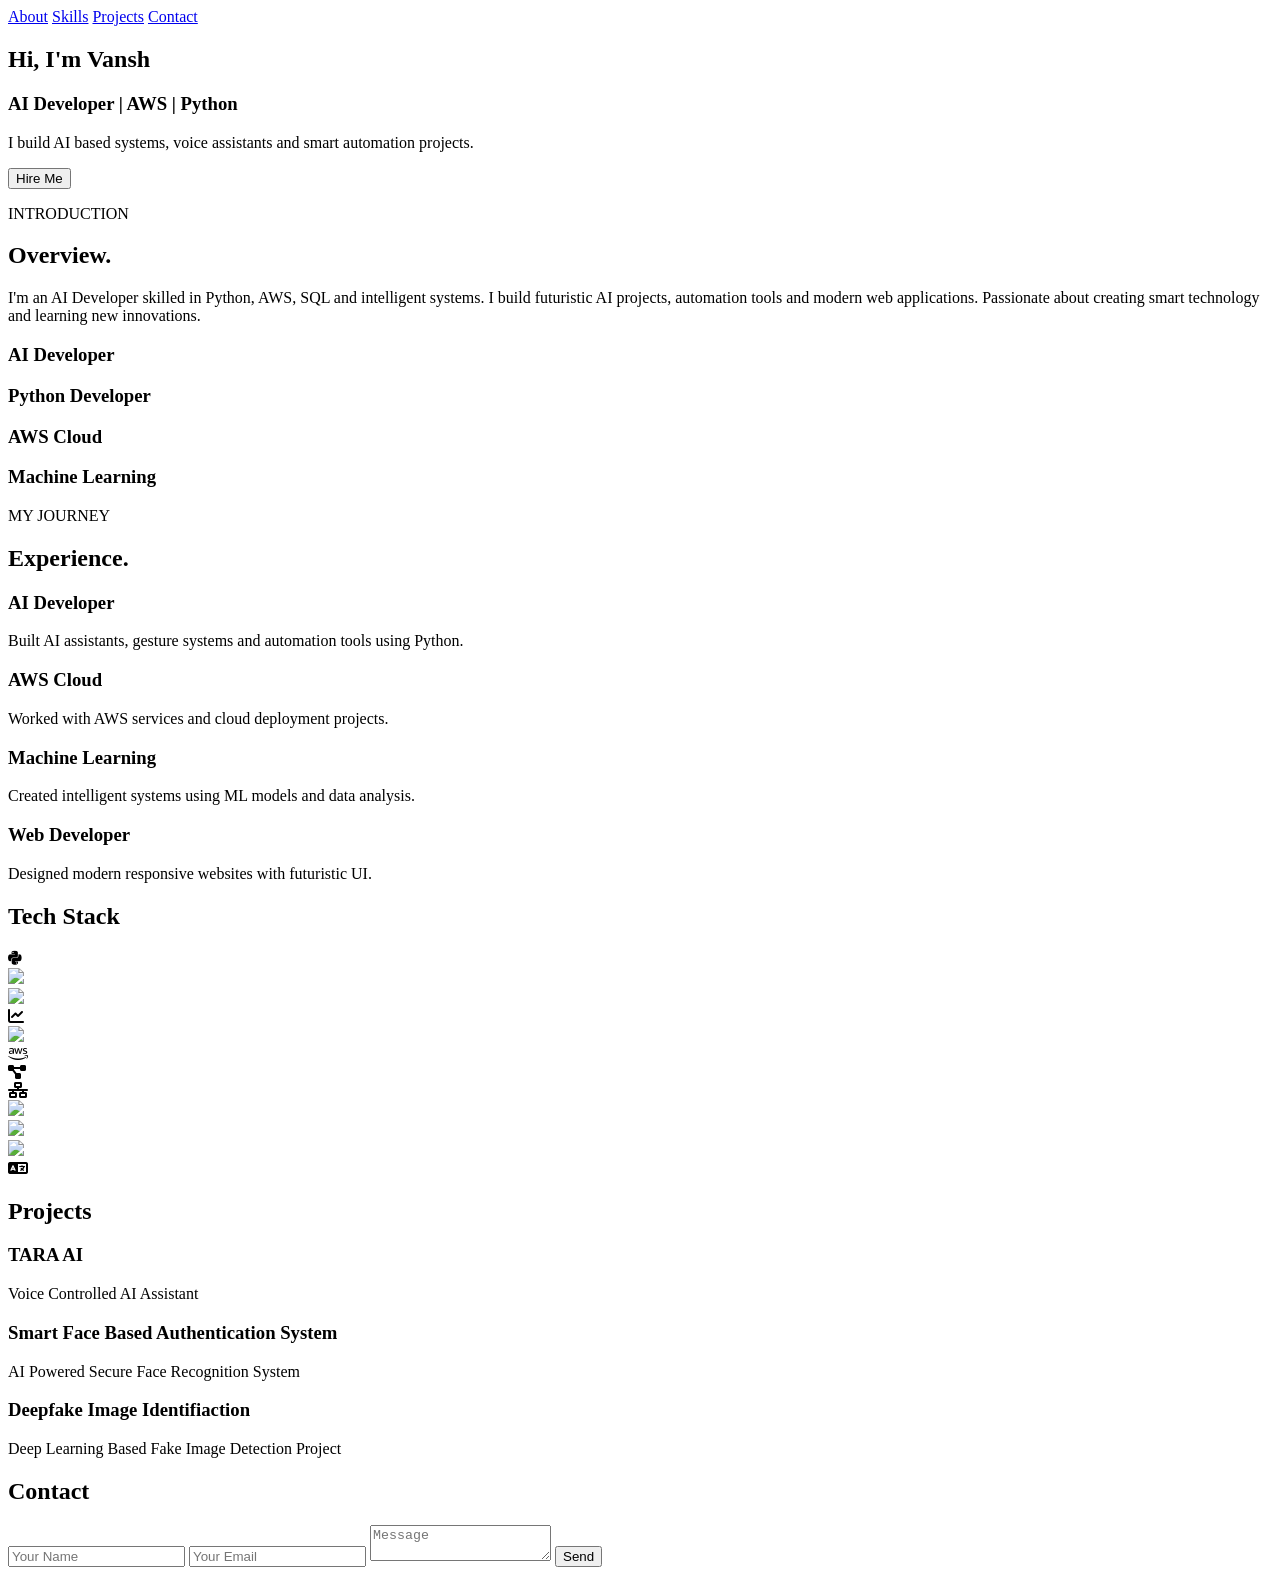
==== index.html @ 93338f3c "Add initial HTML structure for portfolio website" ====
<!DOCTYPE html>
<html lang="en">
<head>
    <link rel="stylesheet"
    href="https://cdnjs.cloudflare.com/ajax/libs/font-awesome/6.5.1/css/all.min.css"/>
  <meta charset="UTF-8" />
  <meta name="viewport" content="width=device-width, initial-scale=1.0"/>
  <title>Vansh AI Portfolio</title>
  <link rel="stylesheet" href="style.css" />
</head>
<body>
    <div id="space"></div>
  
</div>
    <div id="stars"></div>

  <div class="bg-animation"></div>

  <header>
 

    <nav>
      <a href="#about">About</a>
      <a href="#skills">Skills</a>
      <a href="#projects">Projects</a>
      <a href="#contact">Contact</a>
    </nav>
  </header>

  <section class="hero">


    <div class="hero-text">
      <h1>Hi, I'm <span>Vansh</span></h1>

      <h3 class="typing">AI Developer | AWS | Python</h3>

      <p>
        I build AI based systems, voice assistants and smart automation projects.
      </p>

      <button>Hire Me</button>
    </div>

    <div class="circle"></div>

  </section>
  
  <!-- OVERVIEW SECTION -->

<section class="overview">

    <p class="intro">INTRODUCTION</p>

    <h2 class="overview-title">Overview.</h2>

    <p class="overview-text">
        I'm an AI Developer skilled in Python, AWS, SQL and intelligent systems.
        I build futuristic AI projects, automation tools and modern web applications.
        Passionate about creating smart technology and learning new innovations.
    </p>

    <div class="cards">

        <div class="card">
            <h3>AI Developer</h3>
        </div>

        <div class="card">
            <h3>Python Developer</h3>
        </div>

        <div class="card">
            <h3>AWS Cloud</h3>
        </div>

        <div class="card">
            <h3>Machine Learning</h3>
        </div>

    </div>

</section>


  
  <section class="experience">

    <p class="exp-small">MY JOURNEY</p>
    <h2 class="exp-title">Experience.</h2>

    <div class="timeline">

        <div class="timeline-item left">
            <div class="content">
                <h3>AI Developer</h3>
                <p>Built AI assistants, gesture systems and automation tools using Python.</p>
            </div>
        </div>

        <div class="timeline-item right">
            <div class="content">
                <h3>AWS Cloud</h3>
                <p>Worked with AWS services and cloud deployment projects.</p>
            </div>
        </div>

        <div class="timeline-item left">
            <div class="content">
                <h3>Machine Learning</h3>
                <p>Created intelligent systems using ML models and data analysis.</p>
            </div>
        </div>

        <div class="timeline-item right">
            <div class="content">
                <h3>Web Developer</h3>
                <p>Designed modern responsive websites with futuristic UI.</p>
            </div>
        </div>

    </div>

</section>

<section id="skills">
    <h2>Tech Stack</h2>

    <div class="skills-container">

        <div class="hexagon">
        <i class="fab fa-python"></i>
    </div>

    <div class="hexagon">
        <img src="https://cdn.jsdelivr.net/gh/devicons/devicon/icons/numpy/numpy-original.svg">
    </div>

    <div class="hexagon">
        <img src="https://cdn.jsdelivr.net/gh/devicons/devicon/icons/pandas/pandas-original.svg">
    </div>

    <div class="hexagon">
        <i class="fas fa-chart-line"></i>
    </div>

    <div class="hexagon">
        <img src="https://cdn.jsdelivr.net/gh/devicons/devicon/icons/mysql/mysql-original.svg">
    </div>

    <div class="hexagon">
        <i class="fab fa-aws"></i>
    </div>

    <div class="hexagon">
        <i class="fas fa-project-diagram"></i>
    </div>

    <div class="hexagon">
        <i class="fas fa-network-wired"></i>
    </div>

    <div class="hexagon">
        <img src="https://cdn.jsdelivr.net/gh/devicons/devicon/icons/oracle/oracle-original.svg">
    </div>

    <div class="hexagon">
        <img src="https://cdn.jsdelivr.net/gh/devicons/devicon/icons/mongodb/mongodb-original.svg">
    </div>

    <div class="hexagon">
        <img src="https://cdn.jsdelivr.net/gh/devicons/devicon/icons/django/django-plain.svg">
    </div>

    <div class="hexagon">
        <i class="fas fa-language"></i>
    </div>

</div>
         



  <section id="projects" class="projects">
    <h2>Projects</h2>

    <div class="project-card">
      <h3>TARA AI</h3>
      <p>Voice Controlled AI Assistant</p>
    </div>

    <div class="project-card">
      <h3>Smart Face Based Authentication System</h3>
      <p>AI Powered Secure Face Recognition System </p>
    </div>

    <div class="project-card">
        <h3>Deepfake Image Identifiaction</h3>
        <p>Deep Learning Based Fake Image Detection Project</p>
    </div>
  </section>

  <section id="contact" class="contact">
    <h2>Contact</h2>

    

    <form action="https://formsubmit.co/gajbhiyevansh27@gmail.com" method="POST">

    <input type="text" name="name" placeholder="Your Name" required>

    <input type="email" name="email" placeholder="Your Email" required>

    <textarea name="message" placeholder="Message" required></textarea>

    <button type="submit">Send</button>

</form>



</body>
</html>
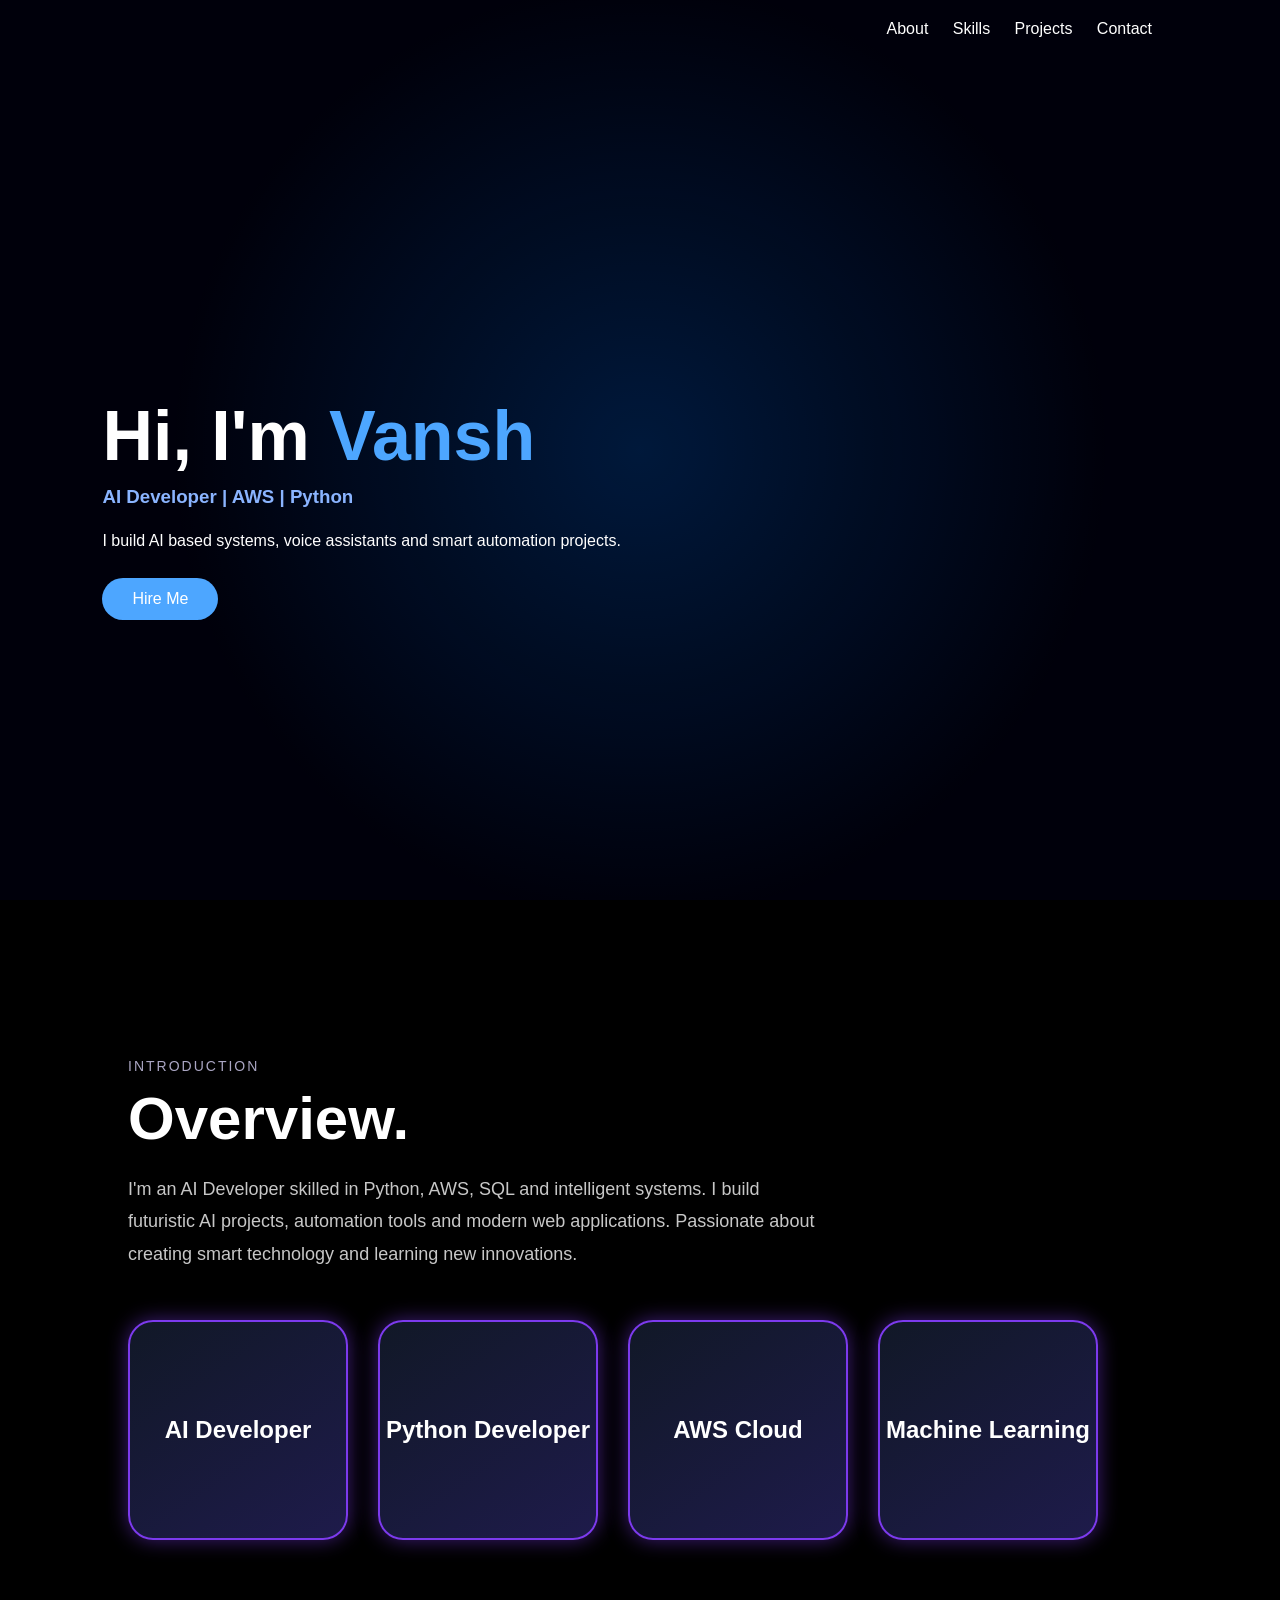
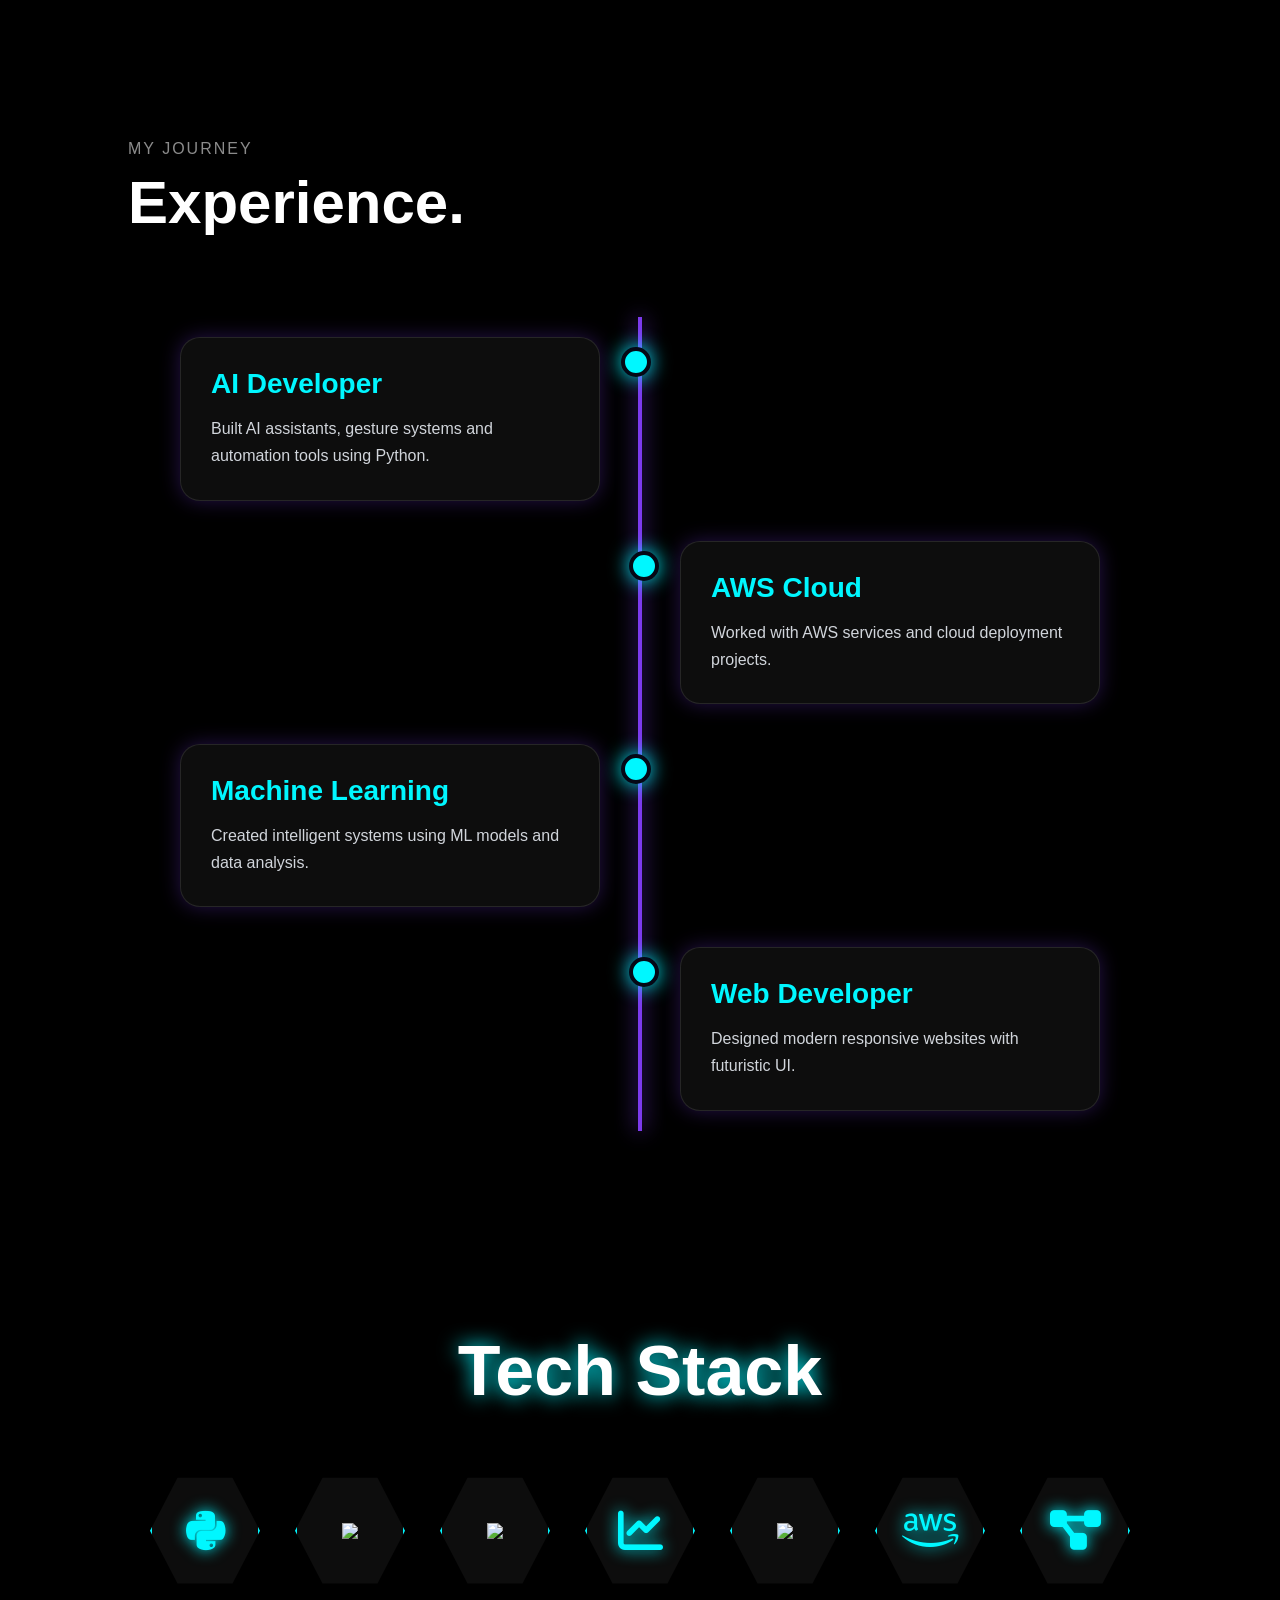
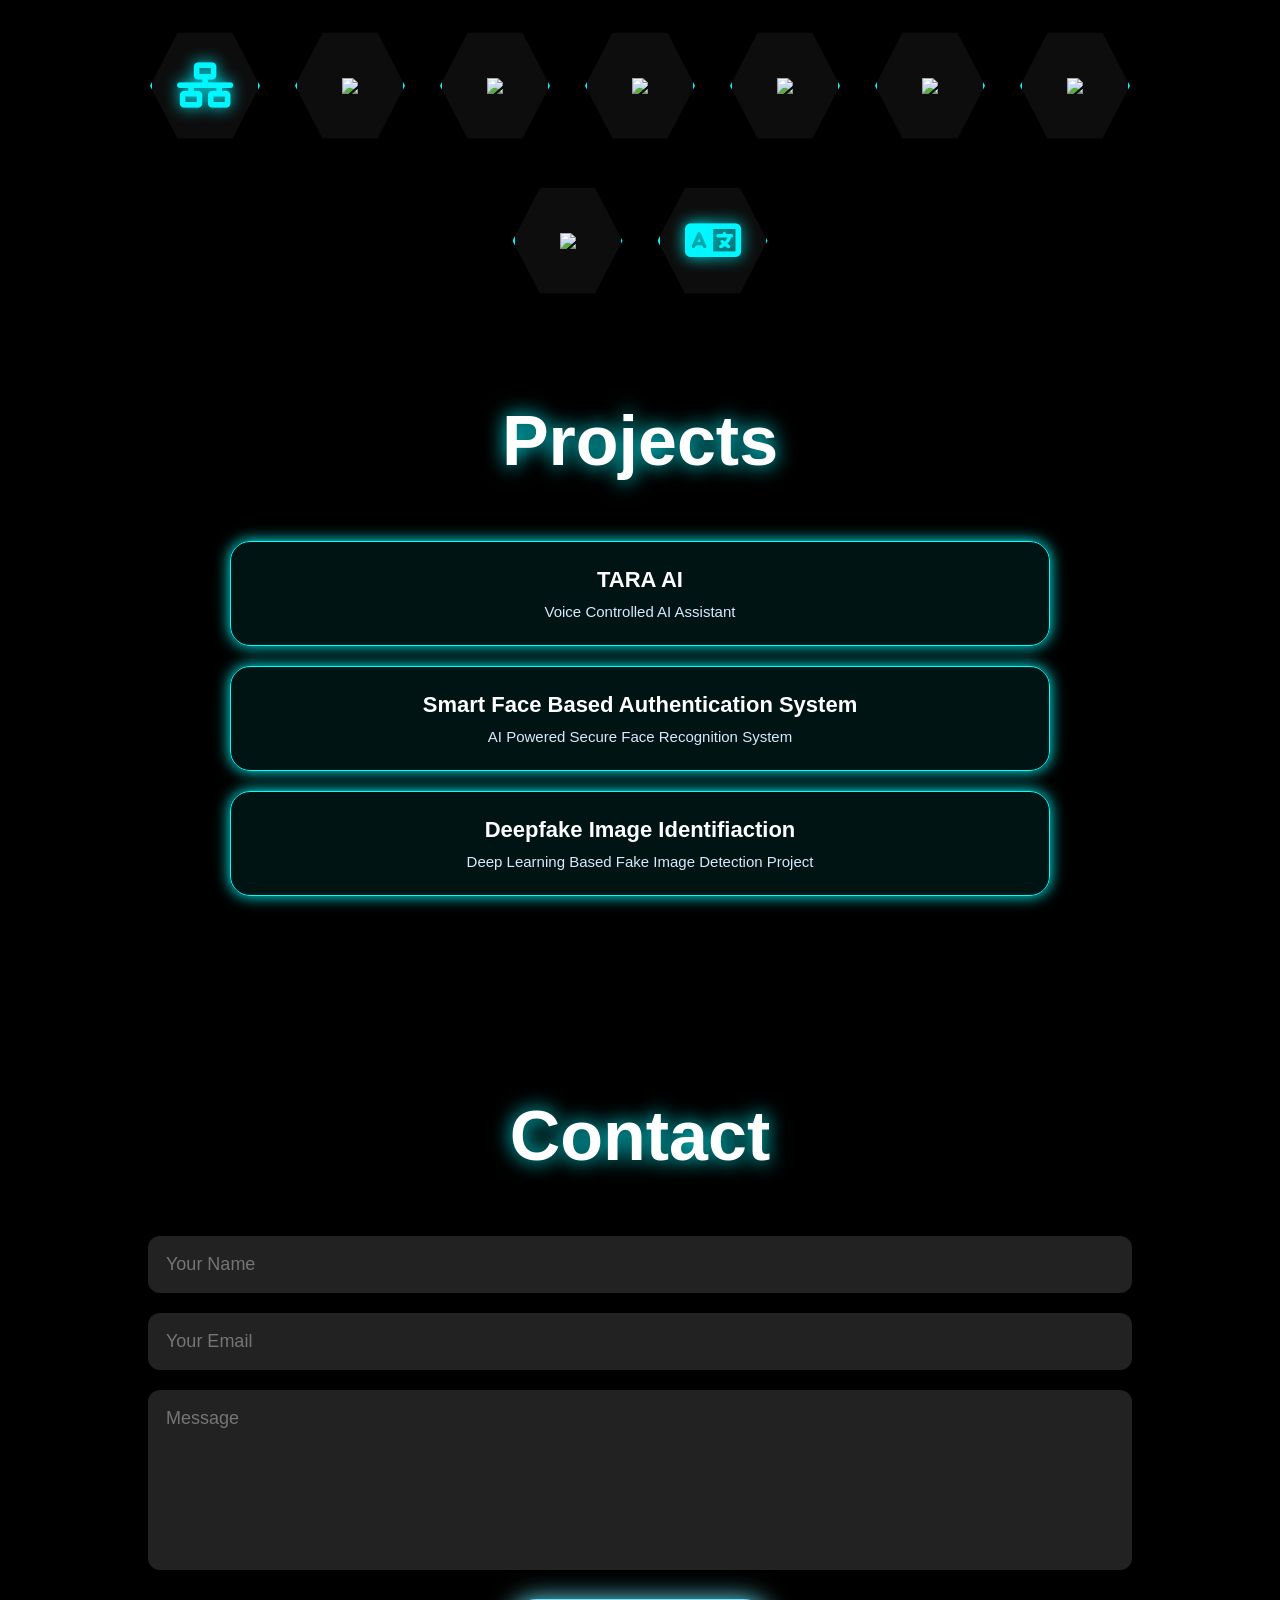
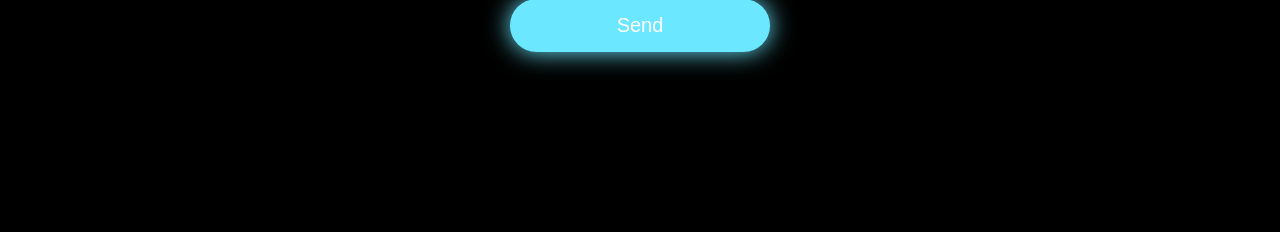
==== commit 265cd5c5: "Update index.html" ====
--- a/index.html
+++ b/index.html
@@ -172,6 +172,23 @@
         <img src="https://cdn.jsdelivr.net/gh/devicons/devicon/icons/django/django-plain.svg">
     </div>
 
+        <div class="hexagon">
+    <img src="https://cdn.jsdelivr.net/gh/devicons/devicon/icons/html5/html5-original.svg">
+</div>
+
+<div class="hexagon">
+    <img src="https://cdn.jsdelivr.net/gh/devicons/devicon/icons/css3/css3-original.svg">
+</div>
+
+<div class="hexagon">
+    <img src="https://cdn.jsdelivr.net/gh/devicons/devicon/icons/c/c-original.svg">
+</div>
+
+<div class="hexagon">
+    <img src="https://cdn.jsdelivr.net/gh/devicons/devicon/icons/cplusplus/cplusplus-original.svg">
+</div>
+
+
     <div class="hexagon">
         <i class="fas fa-language"></i>
     </div>
--- a/style.css
+++ b/style.css
@@ -0,0 +1,556 @@
+*{
+  margin:0;
+  padding:0;
+  box-sizing:border-box;
+  font-family:Arial, sans-serif;
+}
+
+body{
+  background:#050816;
+  color:white;
+  overflow-x:hidden;
+}
+
+.bg-animation{
+  position:fixed;
+  width:100%;
+  height:100%;
+  background:
+  radial-gradient(circle at center, rgba(0,123,255,0.2), transparent 60%);
+  z-index:-1;
+  animation: pulse 4s infinite;
+}
+
+@keyframes pulse{
+  0%{
+    transform:scale(1);
+  }
+
+  50%{
+    transform:scale(1.1);
+  }
+
+  100%{
+    transform:scale(1);
+  }
+}
+
+header{
+  display:flex;
+  justify-content:flex-end;
+  align-items:center;
+  padding:20px 10%;
+}
+
+header h2{
+  color:#4da6ff;
+}
+
+nav a{
+  color:white;
+  text-decoration:none;
+  margin-left:20px;
+  transition:0.3s;
+}
+
+nav a:hover{
+  color:#4da6ff;
+}
+
+.hero{
+
+  min-height:100vh;
+  display:flex;
+  justify-content:flex-start;
+  align-items:center;
+  padding-left: 8%;
+  color:white;
+  flex-wrap: wrap;
+  position: relative;
+  z-index:2;
+  text-align: left;
+}
+
+.hero-text h1{
+  font-size:70px;
+}
+
+.hero-text span{
+  color:#4da6ff;
+}
+
+.typing{
+  margin-top:10px;
+  color:#8ab4ff;
+  animation: glow 2s infinite alternate;
+}
+
+@keyframes glow{
+  from{
+    opacity:0.5;
+  }
+
+  to{
+    opacity:1;
+  }
+}
+
+.hero-text p{
+  margin-top:20px;
+  max-width:600px;
+  line-height:1.6;
+}
+
+button{
+  margin-top:25px;
+  padding:12px 30px;
+  border:none;
+  border-radius:30px;
+  background:#4da6ff;
+  color:white;
+  font-size:16px;
+  cursor:pointer;
+  transition:0.3s;
+}
+
+button:hover{
+  transform:scale(1.1);
+  box-shadow:0 0 20px #4da6ff;
+}
+
+.circle{
+  width:300px;
+  height:300px;
+  border-radius:50%;
+  background:linear-gradient(#4da6ff,#001f4d);
+  box-shadow:0 0 50px #4da6ff;
+  animation: float 4s infinite ease-in-out;
+  display:none;
+}
+
+@keyframes float{
+  0%{
+    transform:translateY(0);
+  }
+
+  50%{
+    transform:translateY(-20px);
+  }
+
+  100%{
+    transform:translateY(0);
+  }
+}
+
+section{
+  padding:80px 10%;
+}
+
+
+#skills{
+    padding: 100px 10%;
+    text-align: center;
+}
+
+#skills h2{
+    font-size: 70px;
+    color: white;
+    margin-bottom: 60px;
+    text-shadow: 0 0 20px #00f7ff;
+}
+
+.skills-container{
+    display: flex;
+    flex-wrap: wrap;
+    justify-content: center;
+    gap: 35px;
+}
+
+.hexagon{
+    width: 110px;
+    height: 120px;
+    background: rgba(255,255,255,0.05);
+    clip-path: polygon(
+        25% 6%,
+        75% 6%,
+        100% 50%,
+        75% 94%,
+        25% 94%,
+        0 50%
+    );
+
+    border: 2px solid #00f7ff;
+    display: flex;
+    align-items: center;
+    justify-content: center;
+
+    backdrop-filter: blur(10px);
+
+    transition: 0.4s;
+}
+
+.hexagon i{
+    font-size: 45px;
+    color: #00f7ff;
+    text-shadow: 0 0 15px #00f7ff;
+}
+
+.hexagon:hover{
+    transform: translateY(-10px) scale(1.1);
+    border-color: #ff00ea;
+    box-shadow: 0 0 25px #ff00ea;
+}
+
+.hexagon:hover i{
+    color: #ff00ea;
+    text-shadow: 0 0 20px #ff00ea;
+}
+
+
+
+.projects{
+    padding: 100px 10%;
+    color: white;
+
+}
+
+.project h2{
+    font-size: 55px;
+    margin-bottom: 40px;
+}
+
+.project-card{
+  background: rgba(0, 255, 255, 0.08);
+  border: 1px solid cyan;
+
+  padding: 25px;
+  border-radius: 20px;
+  margin-bottom: 20px;
+
+  transition: 0.4s ease;
+  backdrop-filter: blur(10px);
+
+  box-shadow: 0 0 15px cyan;
+}
+
+.project-card:hover{
+  transform:translate(-10px) scale(1.03);
+  background: rgba(0, 255, 255, 0.15);
+  box-shadow:0 0 30px cyan;
+}
+
+.project-card h3{
+    font-size: 22px;
+    margin-bottom: 10px;
+}
+
+.project-card p{
+    font-size: 15px;
+    color: #d8eaff;
+}
+
+
+.contact{
+    text-align: center;
+    padding: 80px 20px;
+}
+
+.contact from{
+    width: 80px;
+  display:flex;
+  flex-direction:column;
+  margin:auto;
+}
+
+.contact input{
+    width: 100%;
+    padding: 18px;
+    margin-bottom: 20px;
+    border: none;
+    border-radius: 12px;
+    background: #222;
+    color: white;
+    font-size: 18px;
+}
+
+.contact textarea{
+    width: 100%;
+    height: 180px;
+    padding: 18px;
+    margin-bottom: 25px;
+    border: none;
+    border-radius: 12px;
+    background: #222;
+    color: white;
+    font-size: 18px;
+    resize: none;
+
+}
+
+
+
+.contact button{
+    width:260px;
+    padding: 15px;
+    margin:auto;
+    border: none;
+    border-radius:40px;
+    background:#6be8ff;
+    color:white;
+    font-size: 20px;
+    cursor:pointer;
+    box-shadow: 0 0 25px #6be8ff
+}
+
+/* OVERVIEW SECTION */
+
+.overview{
+    padding: 100px 10%;
+    background:transparent;
+    color: white;
+}
+
+.intro{
+    color: #aaa6c3;
+    letter-spacing: 2px;
+    font-size: 14px;
+    margin-bottom: 10px;
+}
+
+.overview-title{
+    font-size: 60px;
+    font-weight: bold;
+    margin-bottom: 20px;
+}
+
+.overview-text{
+    max-width: 700px;
+    color: #c7c7c7;
+    line-height: 1.8;
+    margin-bottom: 50px;
+    font-size: 18px;
+}
+
+.cards{
+    display: flex;
+    gap: 30px;
+    flex-wrap: nowrap;
+}
+
+.card{
+    width: 220px;
+    height: 220px;
+    border-radius: 25px;
+    border: 2px solid #7c3aed;
+    background: linear-gradient(145deg,#111827,#1e1b4b);
+    display: flex;
+    justify-content: center;
+    align-items: center;
+    transition: 0.4s;
+    box-shadow: 0 0 20px rgba(124,58,237,0.5);
+}
+
+.card:hover{
+    transform: translateY(-10px) scale(1.05);
+    box-shadow: 0 0 35px rgba(168,85,247,0.9);
+}
+
+.card h3{
+    font-size: 24px;
+    text-align: center;
+}
+
+/* EXPERIENCE SECTION */
+
+.experience{
+    background:transparent;
+    color:white;
+    padding:100px 10%;
+}
+
+.exp-small{
+    color:#8b8b8b;
+    letter-spacing:2px;
+    margin-bottom:10px;
+}
+
+.exp-title{
+    font-size:60px;
+    margin-bottom:80px;
+}
+
+.timeline{
+    position:relative;
+    max-width:1000px;
+    margin:auto;
+}
+
+.timeline::after{
+    content:'';
+    position:absolute;
+    width:4px;
+    background:#7c3aed;
+    top:0;
+    bottom:0;
+    left:50%;
+    margin-left:-2px;
+    box-shadow:0 0 20px #7c3aed;
+}
+
+.timeline-item{
+    padding:20px 40px;
+    position:relative;
+    width:50%;
+}
+
+.timeline-item::after{
+    content:'';
+    position:absolute;
+    width:22px;
+    height:22px;
+    right:-11px;
+    background:#00f7ff;
+    border:4px solid #050816;
+    top:30px;
+    border-radius:50%;
+    z-index:1;
+    box-shadow:0 0 20px #00f7ff;
+}
+
+.left{
+    left:0;
+}
+
+.right{
+    left:50%;
+}
+
+.right::after{
+    left:-11px;
+}
+
+.content{
+    padding:30px;
+    background:rgba(255,255,255,0.05);
+    border:1px solid rgba(255,255,255,0.1);
+    border-radius:20px;
+    backdrop-filter:blur(10px);
+    transition:0.4s;
+    box-shadow:0 0 20px rgba(124,58,237,0.3);
+}
+
+.content:hover{
+    transform:translateY(-10px);
+    box-shadow:0 0 30px rgba(0,247,255,0.6);
+}
+
+.content h3{
+    font-size:28px;
+    margin-bottom:15px;
+    color:#00f7ff;
+}
+
+.content p{
+    color:#d1d5db;
+    line-height:1.7;
+}
+
+@media(max-width:768px){
+
+.timeline::after{
+    left:20px;
+}
+
+.timeline-item{
+    width:100%;
+    padding-left:60px;
+    padding-right:20px;
+}
+
+.right{
+    left:0;
+}
+
+.timeline-item::after{
+    left:10px;
+}
+}
+
+body{
+  margin:0;
+    padding:0;
+    overflow-x:hidden;
+    background:black;
+    color:white;
+}
+
+/* REAL UNIVERSE */
+
+#space{
+    position:fixed;
+    top:0;
+    left:0;
+
+    width:100%;
+    height:100%;
+
+    z-index:-1;
+
+    background:
+    url("https://images.unsplash.com/photo-1462331940025-496dfbfc7564?q=80&w=1920&auto=format&fit=crop")
+    center/cover no-repeat fixed;
+
+    animation: zoomSpace 30s ease-in-out infinite alternate;
+}
+
+/* DARK OVERLAY */
+
+#space::after{
+    content:"";
+    position:absolute;
+    width:100%;
+    height:100%;
+
+    background:rgba(0,0,20,0.55);
+}
+
+/* SLOW SPACE MOTION */
+
+@keyframes zoomSpace{
+
+    0%{
+        transform:scale(1);
+    }
+
+    100%{
+        transform:scale(1.08);
+    }
+}
+
+.service-card,
+.timeline-content{
+
+    background: rgba(255,255,255,0.04);
+
+    backdrop-filter: blur(12px);
+
+    border: 1px solid rgba(0,255,255,0.2);
+
+    box-shadow:
+    0 0 20px rgba(0,255,255,0.15);
+
+    transition:0.4s;
+}
+
+/* HOVER EFFECT */
+
+.service-card:hover,
+.timeline-content:hover{
+
+    transform: translateY(-10px);
+
+    box-shadow:
+    0 0 30px rgba(0,255,255,0.5);
+}
+
+ 
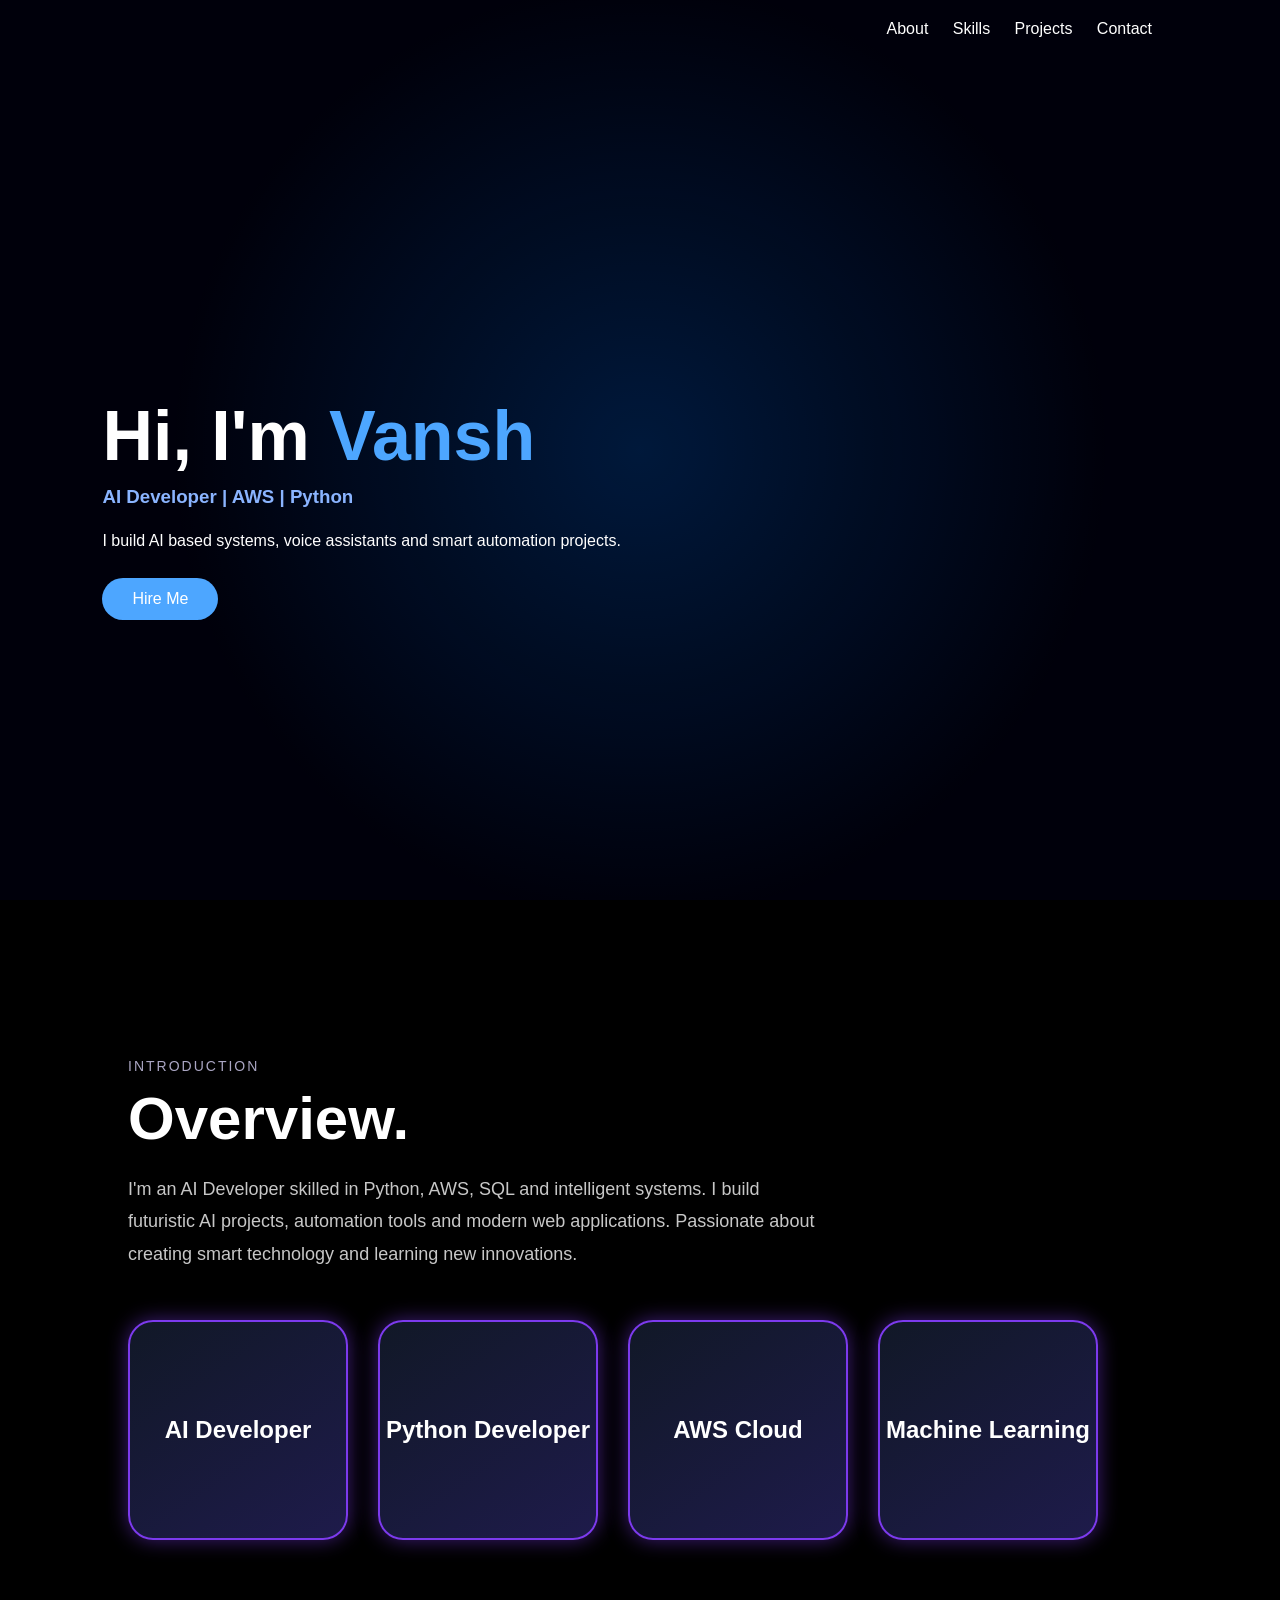
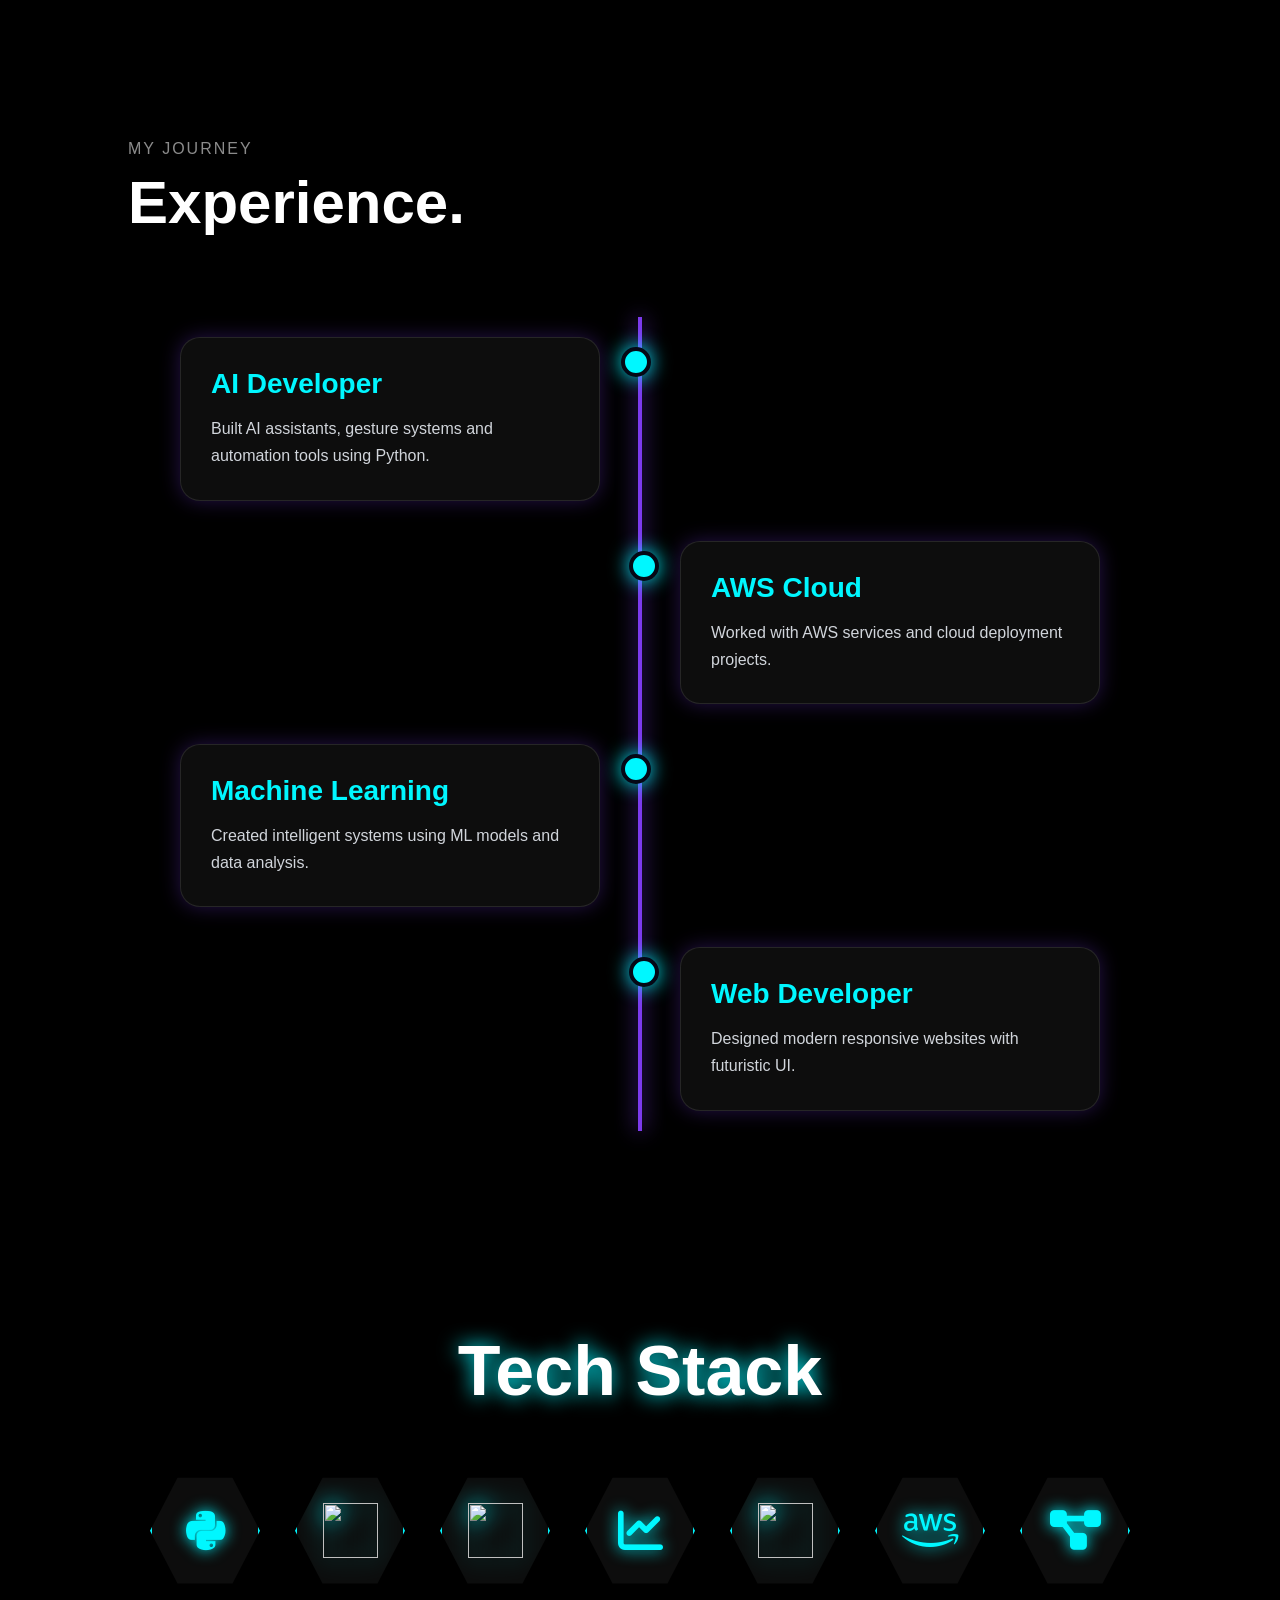
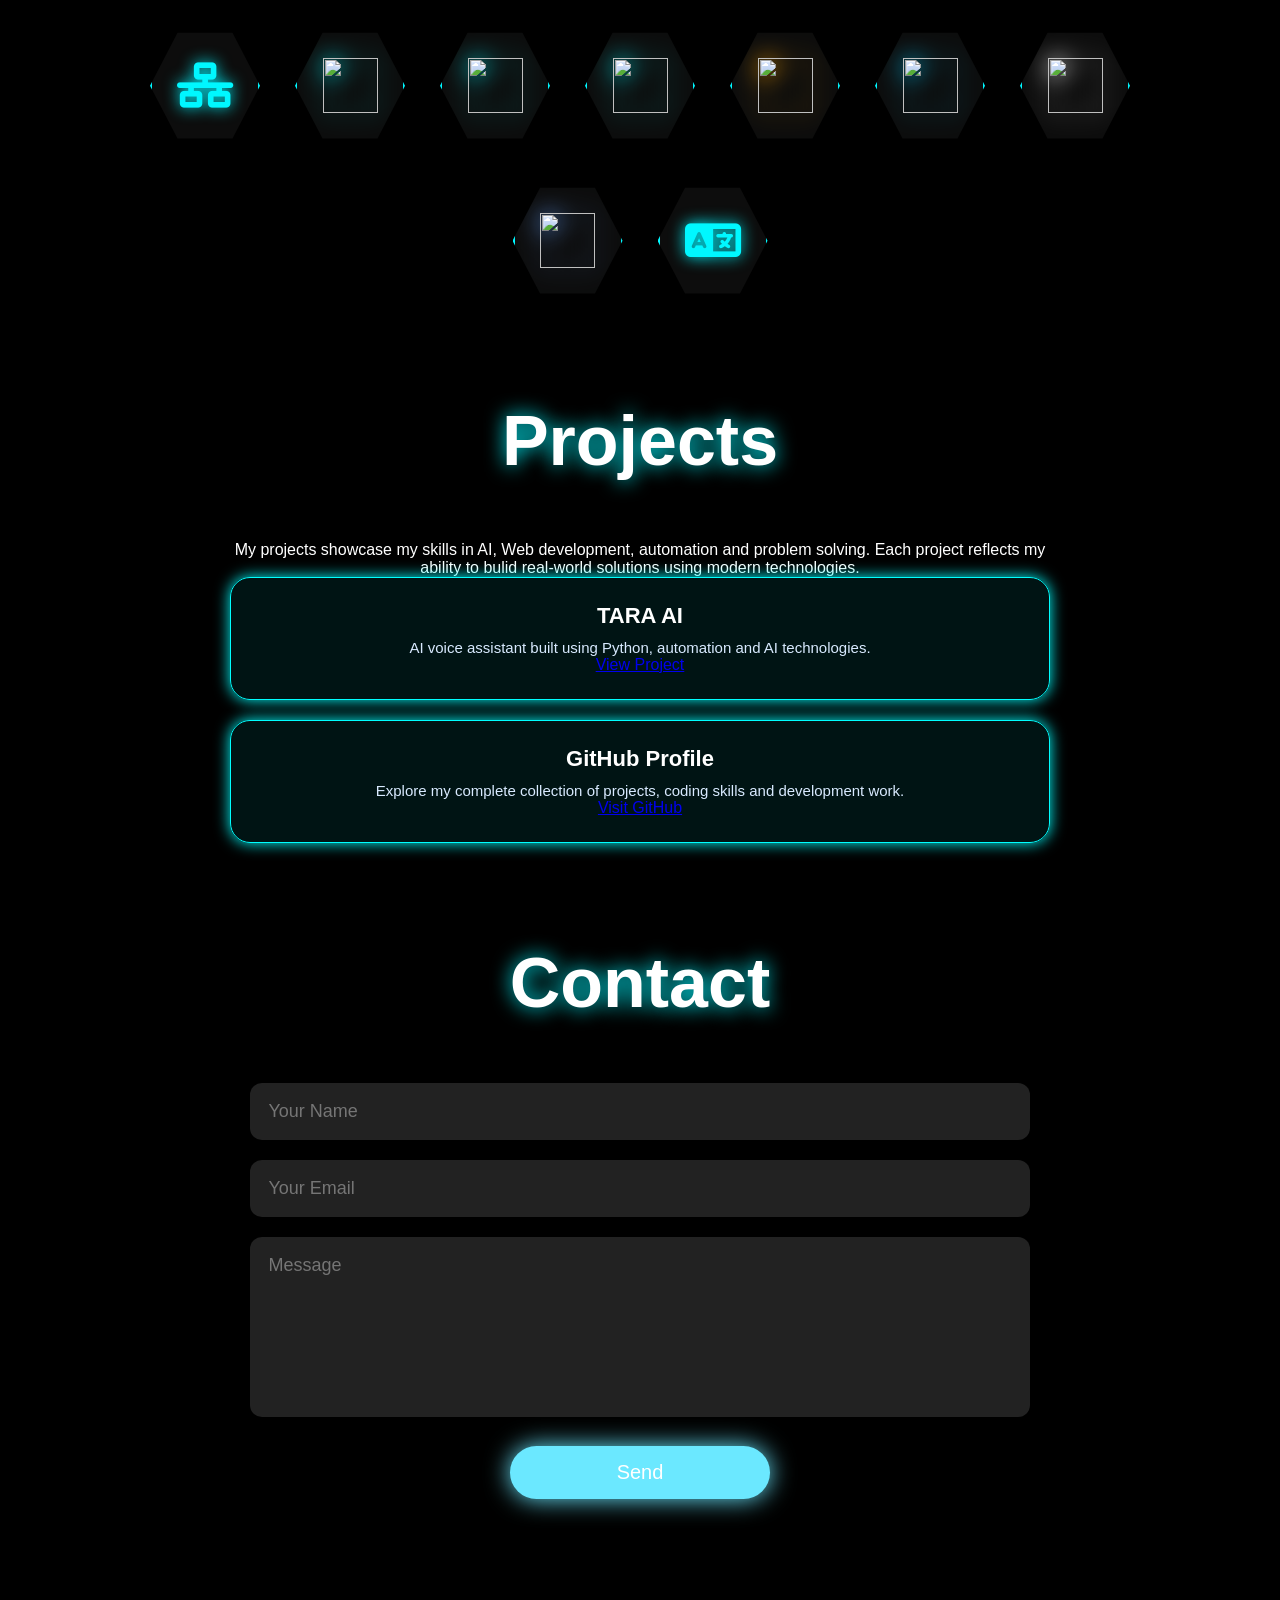
==== commit 564fa349: "Update index.html" ====
--- a/index.html
+++ b/index.html
@@ -194,28 +194,48 @@
     </div>
 
 </div>
+
+      <section id="projects" class="projects">
+    <h2>Projects</h2>
+
+    <p class="project-text">
+
+        My projects showcase my skills in AI, Web development, automation and problem solving.
+        Each project reflects my ability to bulid real-world solutions using modern technologies.
+
+    </p>
+
+    <div class="projects-container">
+
+     <div class="project-card">
+      <h3>TARA AI</h3>
+      <p>
+        AI voice assistant built using Python, automation and AI technologies.
+      </p>
+
+      <a href="https://github.com/vanshgajbhiye?tab=repositories" target="_blank">
+        View Project
+      </a>
+  </div>
+
+  <div class="project-card">
+      <h3>GitHub Profile</h3>
+      <p>
+        Explore my complete collection of projects, coding skills and development work.
+      </p>
+
+      <a href="https://github.com/vanshgajbhiye" target="_blank">
+        Visit GitHub
+      </a>
+  </div>
+
+</div>
+
          
 
 
 
-  <section id="projects" class="projects">
-    <h2>Projects</h2>
-
-    <div class="project-card">
-      <h3>TARA AI</h3>
-      <p>Voice Controlled AI Assistant</p>
-    </div>
-
-    <div class="project-card">
-      <h3>Smart Face Based Authentication System</h3>
-      <p>AI Powered Secure Face Recognition System </p>
-    </div>
-
-    <div class="project-card">
-        <h3>Deepfake Image Identifiaction</h3>
-        <p>Deep Learning Based Fake Image Detection Project</p>
-    </div>
-  </section>
+  
 
   <section id="contact" class="contact">
     <h2>Contact</h2>
--- a/style.css
+++ b/style.css
@@ -207,6 +207,36 @@
 }
 
 
+.hexagon img[src*="html5"]{
+    filter: drop-shadow(0 0 12px orange)
+}
+
+.hexagon img[src*="css3"]{
+    filter: drop-shadow(0 0 12px #00ccff)
+}
+
+.hexagon img[src*="c-original"]{
+    filter: drop-shadow(0 0 12px white)
+}
+
+.hexagon img[src*="cplusplus"]{
+    filter: drop-shadow(0 0 12px #66a3ff)
+}
+
+.hexagon img{
+    width: 55px;
+    height: 55px;
+    object-fit: contain;
+    filter: drop-shadow(0 0 12px #00f7ff);
+    transition: 0.4s;
+}
+
+.hexagon:hover img{
+    transform: scale(1.1);
+    filter: drop-shadow(0 0 12px #ff00ea)
+}
+
+
 
 .projects{
     padding: 100px 10%;
